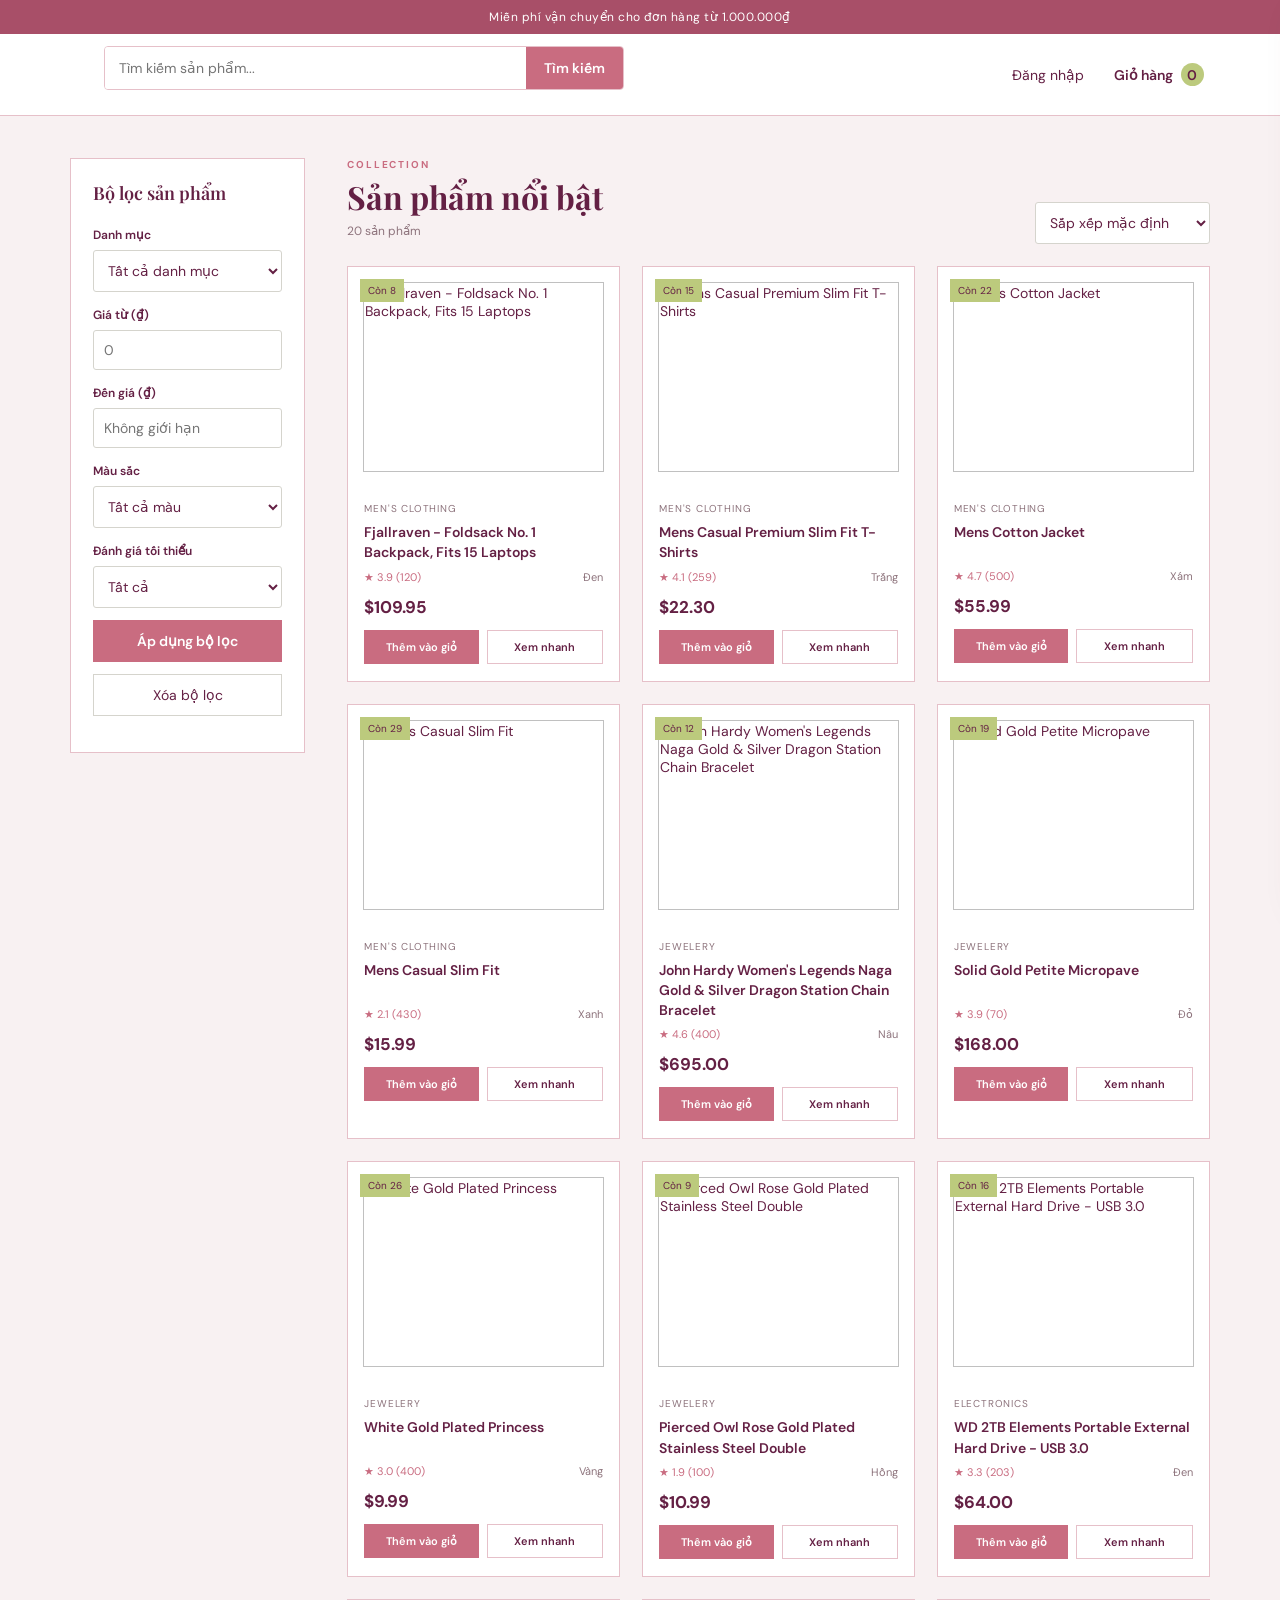
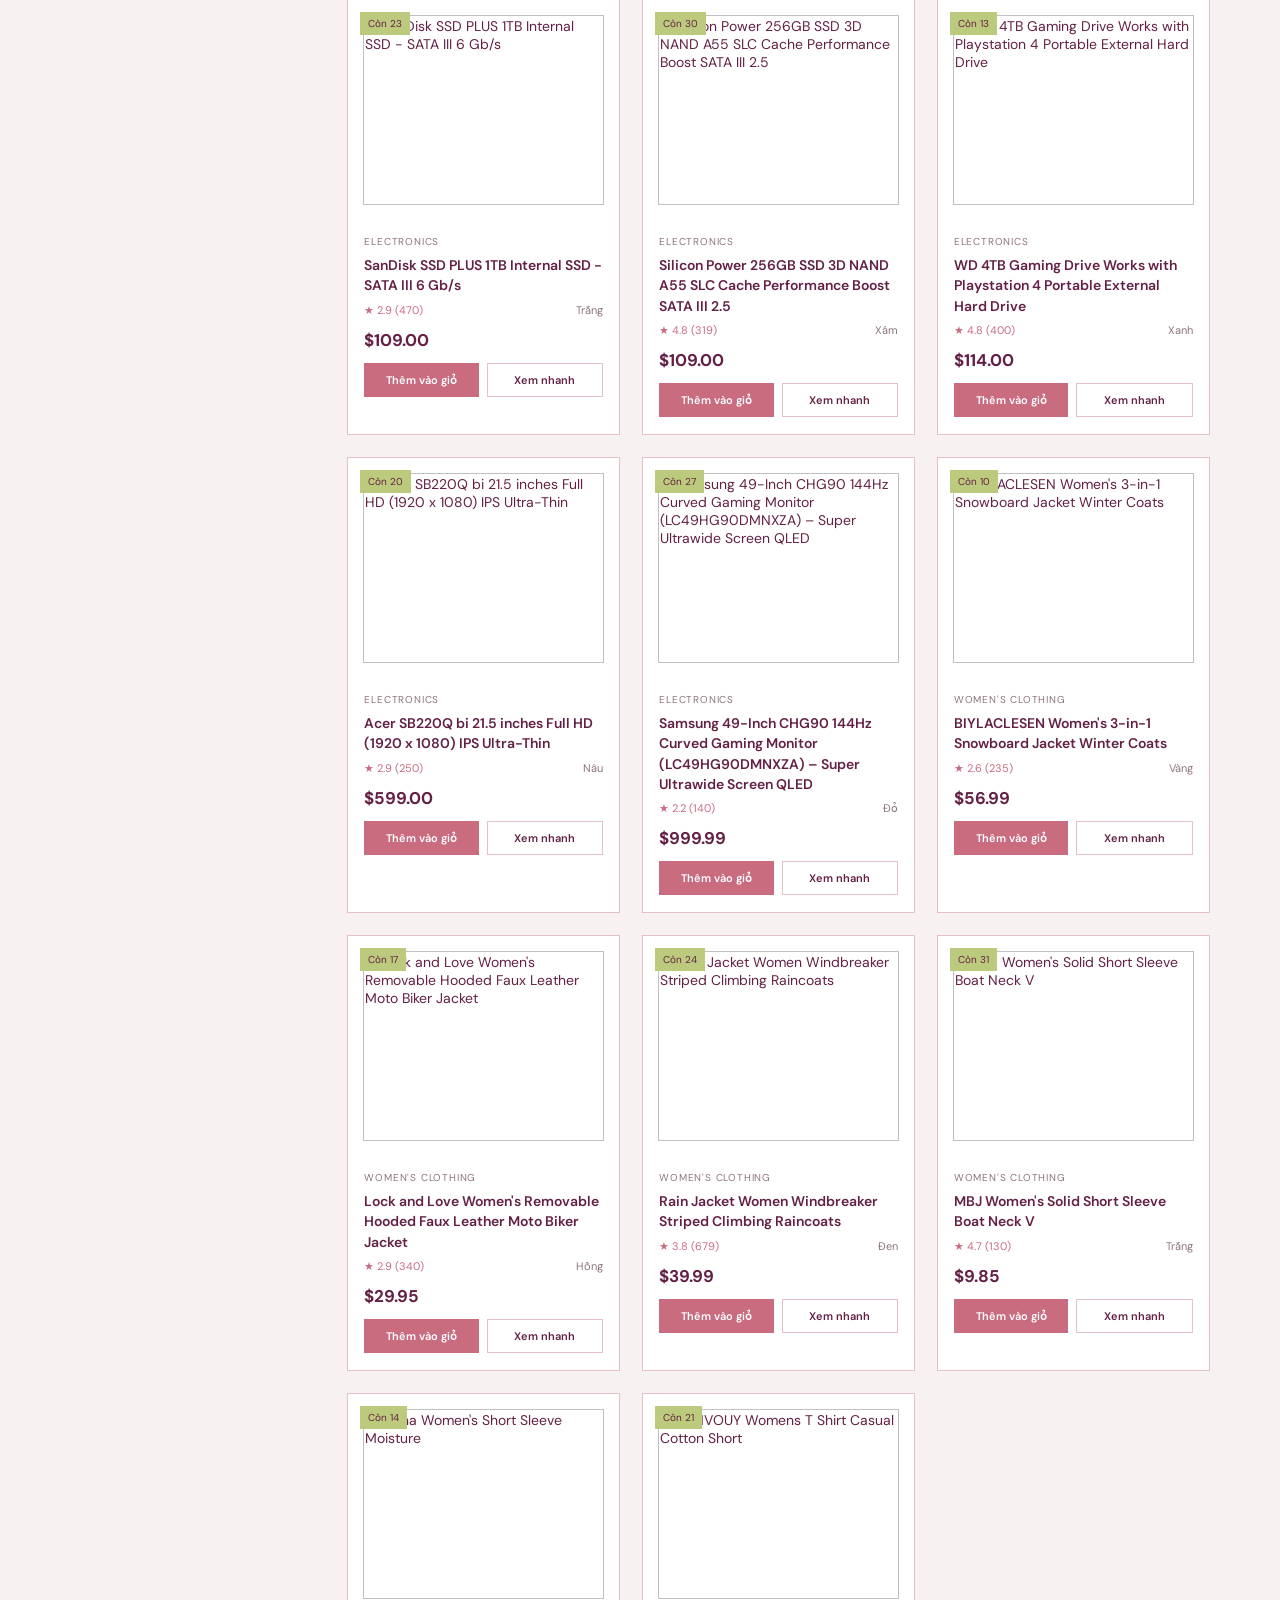
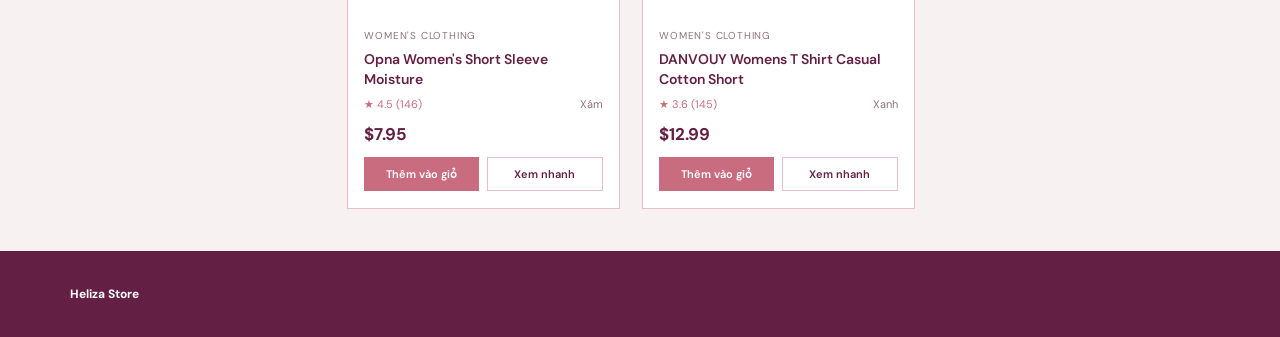
==== K244161798_DinhHaiNgan_261BIE503002/index.html @ a24647a5 "Add files via upload" ====
<html>
<head>
  <title>Heliza Store | Cửa hàng trực tuyến</title>
  <link rel="stylesheet" href="css/styles.css">
</head>
<body>
  <div class="topbar">Miễn phí vận chuyển cho đơn hàng từ 1.000.000₫</div>
  <header class="site-header">
    <a class="brand" href="index.html"></a>
    <form id="searchForm" class="header-search">
      <input id="searchInput" type="search" placeholder="Tìm kiếm sản phẩm..." aria-label="Tìm kiếm sản phẩm">
      <button type="submit">Tìm kiếm</button>
    </form>
    <nav class="header-actions" aria-label="Điều hướng chính">
      <button id="loginOpen" class="text-button">Đăng nhập</button>
      <button id="adminOpen" class="text-button">Admin</button>
      <button id="cartToggle" class="cart-button">Giỏ hàng <span id="cartCount">0</span></button>
    </nav>
  </header>

  <main class="page-layout">
    <aside class="sidebar">
      <h2>Bộ lọc sản phẩm</h2>
      <form id="filterForm">
        <label for="categoryFilter">Danh mục</label>
        <select id="categoryFilter"><option value="">Tất cả danh mục</option></select>

        <label for="minPrice">Giá từ (₫)</label>
        <input id="minPrice" type="number" min="0" placeholder="0">
        <label for="maxPrice">Đến giá (₫)</label>
        <input id="maxPrice" type="number" min="0" placeholder="Không giới hạn">

        <label for="colorFilter">Màu sắc</label>
        <select id="colorFilter">
          <option value="">Tất cả màu</option>
          <option>Đen</option><option>Trắng</option><option>Xám</option>
          <option>Xanh</option><option>Đỏ</option><option>Vàng</option>
          <option>Nâu</option><option>Hồng</option>
        </select>

        <label for="ratingFilter">Đánh giá tối thiểu</label>
        <select id="ratingFilter">
          <option value="0">Tất cả</option>
          <option value="3">Từ 3 sao</option>
          <option value="4">Từ 4 sao</option>
          <option value="4.5">Từ 4.5 sao</option>
        </select>
        <button class="primary-button full" type="submit">Áp dụng bộ lọc</button>
        <button class="secondary-button full" id="resetFilters" type="button">Xóa bộ lọc</button>
      </form>
    </aside>

    <section class="catalog">
      <div class="catalog-heading">
        <div><p class="eyebrow">COLLECTION</p><h1>Sản phẩm nổi bật</h1><p id="resultCount" class="muted">Đang tải sản phẩm...</p></div>
        <select id="sortSelect" aria-label="Sắp xếp sản phẩm">
          <option value="default">Sắp xếp mặc định</option>
          <option value="price-asc">Giá tăng dần</option>
          <option value="price-desc">Giá giảm dần</option>
          <option value="rating-desc">Đánh giá cao</option>
        </select>
      </div>
      <div id="productGrid" class="product-grid" aria-live="polite"></div>
      <p id="emptyState" class="empty-state" hidden>Không tìm thấy sản phẩm phù hợp.</p>
    </section>
  </main>

  <footer class="site-footer">
    <div><strong>Heliza Store</strong></div>
   </footer>

  <div id="cartPanel" class="drawer" aria-hidden="true">
    <div class="drawer-head"><h2>Giỏ hàng</h2><button class="icon-button" data-close="cartPanel" aria-label="Đóng">×</button></div>
    <div id="cartItems"></div>
    <div class="cart-summary"><div><span>Tạm tính</span><strong id="cartSubtotal">0₫</strong></div><button id="checkoutOpen" class="primary-button full">Thanh toán</button></div>
  </div>
  <div id="overlay" class="overlay"></div>

  <dialog id="quickViewDialog" class="modal">
    <button class="modal-close" data-close-dialog="quickViewDialog">×</button>
    <div id="quickViewContent"></div>
  </dialog>

  <dialog id="loginDialog" class="modal small-modal">
    <button class="modal-close" data-close-dialog="loginDialog">×</button>
    <h2>Đăng nhập</h2>
    <form id="loginForm" class="stack-form">
      <label>Email<input id="loginEmail" type="email" required autocomplete="username"></label>
      <label>Mật khẩu<input id="loginPassword" type="password" required autocomplete="current-password"></label>
      <button class="primary-button full" type="submit">Đăng nhập</button>
      <p id="loginMessage" class="form-message" role="status"></p>
    </form>
  </dialog>

  <dialog id="checkoutDialog" class="modal small-modal">
    <button class="modal-close" data-close-dialog="checkoutDialog">×</button>
    <h2>Thông tin giao hàng</h2>
    <form id="checkoutForm" class="stack-form" novalidate>
      <label>Họ và tên<input id="checkoutName" required minlength="2" placeholder="Nguyễn Văn A"></label>
      <label>Email<input id="checkoutEmail" type="email" required placeholder="email@example.com"></label>
      <label>Số điện thoại<input id="checkoutPhone" inputmode="numeric" required placeholder="0901234567"></label>
      <label>Địa chỉ<input id="checkoutAddress" required minlength="8" placeholder="Số nhà, đường, phường, quận..."></label>
      <label>Ghi chú<textarea id="checkoutNote" rows="2"></textarea></label>
      <div id="checkoutMessage" class="form-message" role="alert"></div>
      <button class="primary-button full" type="submit">Xác nhận đặt hàng</button>
    </form>
  </dialog>

  <dialog id="adminDialog" class="modal admin-modal">
    <button class="modal-close" data-close-dialog="adminDialog">×</button>
    <div class="admin-heading"><div><p class="eyebrow">QUẢN TRỊ HỆ THỐNG</p><h2>Dashboard Admin</h2></div><span id="adminUser" class="muted"></span></div>
    <div id="adminContent"></div>
  </dialog>

  <script src="js/app.js"></script>
</body>
</html>
---- K244161798_DinhHaiNgan_261BIE503002/css/styles.css ----
@import url('https://fonts.googleapis.com/css2?family=DM+Sans:wght@400;500;600;700&family=Playfair+Display:wght@600;700&display=swap');

:root {
    --ink: #642044;
    --muted: #8D737C;
    --paper: #F8F1F2;
    --white: #fff;
    --line: #D5D4CD;
    --green: #C96C80;
    --green-dark: #A84F68;
    --accent: #BCCA7D;
    --shadow: 0 12px 35px rgba(100,32,68,.10);
    --guava: #C96C80;
    --kobi: #D197A2;
    --ballerina: #E6C0C9;
    --titanium: #D5D4CD;
    --matcha: #BCCA7D;
}

* {
    box-sizing: border-box;
}

body {
    margin: 0;
    background: var(--paper);
    color: var(--ink);
    font-family: 'DM Sans', sans-serif;
    font-size: 14px;
}

.topbar {
    background: var(--green-dark);
    color: #fff;
    text-align: center;
    padding: 9px 16px;
    font-size: 12px;
    letter-spacing: .04em;
}

.site-header {
    height: 82px;
    padding: 0 5.5%;
    display: flex;
    align-items: center;
    gap: 34px;
    background: var(--white);
    border-bottom: 1px solid var(--ballerina);
    position: sticky;
    top: 0;
    z-index: 5;
}

.brand {
    font-family: 'Playfair Display', serif;
    font-size: 28px;
    font-weight: 700;
    color: var(--ink);
    text-decoration: none;
    white-space: nowrap;
}

.brand span {
    color: var(--guava);
}

.header-search {
    display: flex;
    max-width: 520px;
    flex: 1;
    border: 1px solid var(--ballerina);
    border-radius: 4px;
    overflow: hidden;
}

.header-search input {
    border: 0;
    outline: 0;
    padding: 12px 14px;
    flex: 1;
    min-width: 0;
    font: inherit;
}

.header-search button,
.primary-button {
    background: var(--guava);
    color: #fff;
    border: 0;
    padding: 12px 18px;
    font: inherit;
    font-weight: 600;
    cursor: pointer;
}

.header-search button:hover,
.primary-button:hover {
    background: var(--green-dark);
}

.header-actions {
    display: flex;
    align-items: center;
    gap: 18px;
    margin-left: auto;
}

.text-button,
.cart-button {
    border: 0;
    background: none;
    font: inherit;
    cursor: pointer;
    color: var(--ink);
}

.cart-button {
    font-weight: 600;
}

.cart-button span {
    display: inline-grid;
    place-items: center;
    background: var(--matcha);
    color: var(--ink);
    border-radius: 50%;
    width: 23px;
    height: 23px;
    margin-left: 5px;
}

.page-layout {
    max-width: 1440px;
    margin: 0 auto;
    padding: 42px 5.5%;
    display: grid;
    grid-template-columns: 235px minmax(0, 1fr);
    gap: 42px;
}

.sidebar {
    background: #fff;
    border: 1px solid var(--ballerina);
    padding: 22px;
    height: max-content;
}

.sidebar h2 {
    font: 600 18px 'Playfair Display', serif;
    margin: 0 0 22px;
    color: var(--ink);
}

.sidebar label,
.stack-form label {
    display: block;
    font-size: 12px;
    font-weight: 600;
    margin: 15px 0 7px;
}

.sidebar input,
.sidebar select,
.catalog-heading select,
.stack-form input,
.stack-form textarea {
    width: 100%;
    border: 1px solid var(--line);
    background: #fff;
    border-radius: 3px;
    padding: 10px;
    font: inherit;
    color: var(--ink);
    outline-color: var(--guava);
}

.sidebar-note {
    border-top: 1px solid var(--ballerina);
    margin-top: 24px;
    padding-top: 16px;
    color: var(--muted);
    font-size: 12px;
    line-height: 1.6;
}

.sidebar-note p {
    margin-bottom: 0;
}

.full {
    width: 100%;
    margin-top: 12px;
}

.secondary-button {
    background: #fff;
    border: 1px solid var(--titanium);
    padding: 11px;
    cursor: pointer;
    font: inherit;
    color: var(--ink);
}

.catalog-heading {
    display: flex;
    align-items: end;
    justify-content: space-between;
    gap: 18px;
    margin-bottom: 22px;
}

.catalog-heading h1 {
    font: 700 32px 'Playfair Display', serif;
    margin: 4px 0;
    color: var(--ink);
}

.eyebrow {
    font-size: 10px;
    letter-spacing: .18em;
    color: var(--guava);
    font-weight: 700;
    margin: 0;
}

.muted {
    color: var(--muted);
    font-size: 12px;
    margin: 5px 0;
}

.catalog-heading select {
    width: auto;
    min-width: 175px;
}

.product-grid {
    display: grid;
    grid-template-columns: repeat(3, minmax(0, 1fr));
    gap: 22px;
    align-items: stretch;
    min-width: 0;
}

.product-card {
    background: #fff;
    border: 1px solid var(--ballerina);
    position: relative;
    min-width: 0;
    width: 100%;
    overflow: hidden;
    display: flex;
    flex-direction: column;
    transition: transform .2s, box-shadow .2s;
}

.product-card:hover {
    transform: translateY(-3px);
    box-shadow: var(--shadow);
}

.product-image-wrap {
    width: 100%;
    height: 220px;
    min-height: 220px;
    flex-shrink: 0;
    background: #fff;
    display: flex;
    align-items: center;
    justify-content: center;
    padding: 15px;
    position: relative;
    overflow: hidden;
}

.product-image {
    display: block;
    width: 100%;
    height: 100%;
    max-width: 100%;
    max-height: 100%;
    object-fit: contain;
    object-position: center;
}

.stock-tag {
    position: absolute;
    top: 12px;
    left: 12px;
    z-index: 2;
    background: var(--matcha);
    color: var(--ink);
    padding: 5px 8px;
    font-size: 10px;
}

.product-info {
    position: relative;
    z-index: 1;
    width: 100%;
    min-width: 0;
    flex: 1;
    padding: 15px 16px 17px;
    background: #fff;
}

.product-category {
    font-size: 10px;
    color: var(--muted);
    text-transform: uppercase;
    letter-spacing: .08em;
}

.product-title {
    font-size: 14px;
    font-weight: 600;
    line-height: 1.45;
    min-height: 40px;
    margin: 7px 0;
    overflow-wrap: anywhere;
}

.product-meta {
    display: flex;
    justify-content: space-between;
    gap: 8px;
    color: var(--muted);
    font-size: 11px;
}

.product-price {
    font-size: 17px;
    font-weight: 700;
    margin: 12px 0;
    color: var(--ink);
}

.product-actions {
    display: flex;
    gap: 8px;
}

.product-actions button {
    flex: 1;
    min-width: 0;
    padding: 9px 6px;
    font: 600 11px 'DM Sans';
    cursor: pointer;
}

.add-button {
    border: 0;
    background: var(--guava);
    color: #fff;
}

.add-button:hover {
    background: var(--green-dark);
}

.quick-button {
    border: 1px solid var(--ballerina);
    background: #fff;
    color: var(--ink);
}

.quick-button:hover {
    border-color: var(--guava);
    background: var(--ballerina);
    color: var(--ink);
}

.empty-state {
    text-align: center;
    padding: 60px;
    color: var(--muted);
}

.skeleton {
    height: 340px;
    background: linear-gradient(
        90deg,
        #eee 25%,
        #f7f7f7 37%,
        #eee 63%
    );
    background-size: 400% 100%;
    animation: shimmer 1.3s infinite;
}

@keyframes shimmer {
    0% {
        background-position: 100% 0;
    }

    100% {
        background-position: -100% 0;
    }
}

.site-footer {
    background: var(--ink);
    color: #fff;
    padding: 35px 5.5%;
    display: flex;
    justify-content: space-between;
    gap: 25px;
    font-size: 12px;
}

.site-footer p {
    color: var(--ballerina);
}

.drawer {
    position: fixed;
    right: -440px;
    top: 0;
    height: 100vh;
    width: min(420px, 100%);
    background: #fff;
    z-index: 12;
    padding: 25px;
    transition: right .25s;
    display: flex;
    flex-direction: column;
    box-shadow: var(--shadow);
}

.drawer.open {
    right: 0;
}

.drawer-head {
    display: flex;
    justify-content: space-between;
    align-items: center;
    border-bottom: 1px solid var(--ballerina);
}

.drawer-head h2,
.modal h2 {
    font: 700 23px 'Playfair Display', serif;
}

.icon-button,
.modal-close {
    border: 0;
    background: none;
    font-size: 27px;
    cursor: pointer;
    color: var(--ink);
}

.overlay {
    position: fixed;
    inset: 0;
    background: #17201966;
    z-index: 10;
    display: none;
}

.overlay.show {
    display: block;
}

.cart-line {
    display: grid;
    grid-template-columns: 62px 1fr auto;
    gap: 12px;
    padding: 16px 0;
    border-bottom: 1px solid var(--ballerina);
    align-items: center;
}

.cart-line img {
    width: 60px;
    height: 60px;
    object-fit: contain;
}

.cart-line strong {
    font-size: 12px;
    display: block;
}

.cart-line small {
    color: var(--muted);
}

.qty-controls {
    display: flex;
    gap: 7px;
    align-items: center;
    margin-top: 7px;
}

.qty-controls button {
    border: 1px solid var(--ballerina);
    background: #fff;
    width: 23px;
    height: 23px;
    cursor: pointer;
}

.remove-item {
    border: 0;
    background: none;
    color: #9b5147;
    cursor: pointer;
}

.cart-summary {
    margin-top: auto;
    border-top: 1px solid var(--ballerina);
    padding-top: 17px;
}

.cart-summary div {
    display: flex;
    justify-content: space-between;
    margin-bottom: 10px;
}

.modal {
    border: 0;
    padding: 30px;
    width: min(700px, calc(100% - 28px));
    box-shadow: var(--shadow);
    max-height: 90vh;
    overflow: auto;
    background: #fff;
}

.modal::backdrop {
    background: #17201988;
}

.small-modal {
    width: min(430px, calc(100% - 28px));
}

.modal-close {
    float: right;
    line-height: 20px;
}

.stack-form {
    clear: both;
}

.stack-form label {
    margin: 13px 0;
}

.stack-form input,
.stack-form textarea {
    display: block;
    margin-top: 6px;
}

.form-hint,
.form-message {
    font-size: 11px;
    color: var(--muted);
    line-height: 1.5;
}

.form-message.error {
    color: #b33b32;
}

.form-message.success {
    color: var(--green-dark);
}

.quick-view {
    display: grid;
    grid-template-columns: 1fr 1fr;
    gap: 25px;
    align-items: center;
    padding-top: 15px;
}

.quick-view img {
    width: 100%;
    height: 300px;
    object-fit: contain;
}

.quick-view h3 {
    font: 600 21px 'Playfair Display', serif;
}

.admin-modal {
    width: min(900px, calc(100% - 28px));
}

.admin-heading {
    display: flex;
    justify-content: space-between;
    align-items: center;
    clear: both;
}

.stats-grid {
    display: grid;
    grid-template-columns: repeat(3, 1fr);
    gap: 14px;
    margin: 20px 0;
}

.stat-card {
    background: var(--ballerina);
    padding: 17px;
    border: 1px solid var(--titanium);
}

.stat-card span {
    display: block;
    color: var(--muted);
    font-size: 11px;
}

.stat-card strong {
    display: block;
    font-size: 23px;
    margin-top: 8px;
    color: var(--ink);
}

.admin-table {
    width: 100%;
    border-collapse: collapse;
    font-size: 12px;
}

.admin-table th,
.admin-table td {
    text-align: left;
    padding: 11px;
    border-bottom: 1px solid var(--line);
}

.admin-login-note {
    background: var(--paper);
    padding: 15px;
}

.rating-detail {
    color: var(--guava);
}

.review-list {
    font-size: 12px;
    color: var(--muted);
    line-height: 1.6;
}

.hidden {
    display: none !important;
}

@media (max-width: 1000px) {
    .site-header {
        padding: 0 3%;
        gap: 18px;
    }

    .page-layout {
        padding: 30px 3%;
        gap: 24px;
    }

    .product-grid {
        grid-template-columns: repeat(2, minmax(0, 1fr));
    }

    .header-actions {
        gap: 10px;
    }
}

@media (max-width: 680px) {
    .site-header {
        height: auto;
        min-height: 75px;
        flex-wrap: wrap;
        padding: 13px 5%;
        gap: 12px;
    }

    .brand {
        font-size: 24px;
    }

    .header-search {
        order: 3;
        flex-basis: 100%;
        max-width: none;
    }

    .header-actions {
        margin-left: auto;
    }

    .text-button {
        font-size: 12px;
    }

    .page-layout {
        display: block;
        padding: 22px 5%;
    }

    .sidebar {
        margin-bottom: 25px;
    }

    .sidebar form {
        display: grid;
        grid-template-columns: 1fr 1fr;
        gap: 0 12px;
    }

    .sidebar h2,
    .sidebar-note {
        grid-column: 1 / -1;
    }

    .sidebar .full {
        grid-column: 1 / -1;
    }

    .catalog-heading {
        align-items: start;
        flex-direction: column;
    }

    .catalog-heading h1 {
        font-size: 27px;
    }

    .catalog-heading select {
        width: 100%;
    }

    .product-grid {
        grid-template-columns: repeat(2, minmax(0, 1fr));
        gap: 10px;
    }

    .product-card {
        overflow: hidden;
        min-width: 0;
    }

    .product-image-wrap {
        width: 100%;
        height: 155px;
        min-height: 155px;
        flex-shrink: 0;
        padding: 10px;
        overflow: hidden;
    }

    .product-image {
        width: 100%;
        height: 100%;
        max-width: 100%;
        max-height: 100%;
        object-fit: contain;
    }

    .product-info {
        padding: 11px;
    }

    .product-title {
        font-size: 12px;
    }

    .product-price {
        font-size: 15px;
    }

    .product-actions {
        flex-direction: column;
    }

    .site-footer {
        display: block;
    }

    .quick-view {
        grid-template-columns: 1fr;
    }

    .quick-view img {
        height: 190px;
    }

    .stats-grid {
        grid-template-columns: 1fr;
    }

    .admin-table {
        font-size: 10px;
    }

    .admin-table th,
    .admin-table td {
        padding: 7px;
    }
}
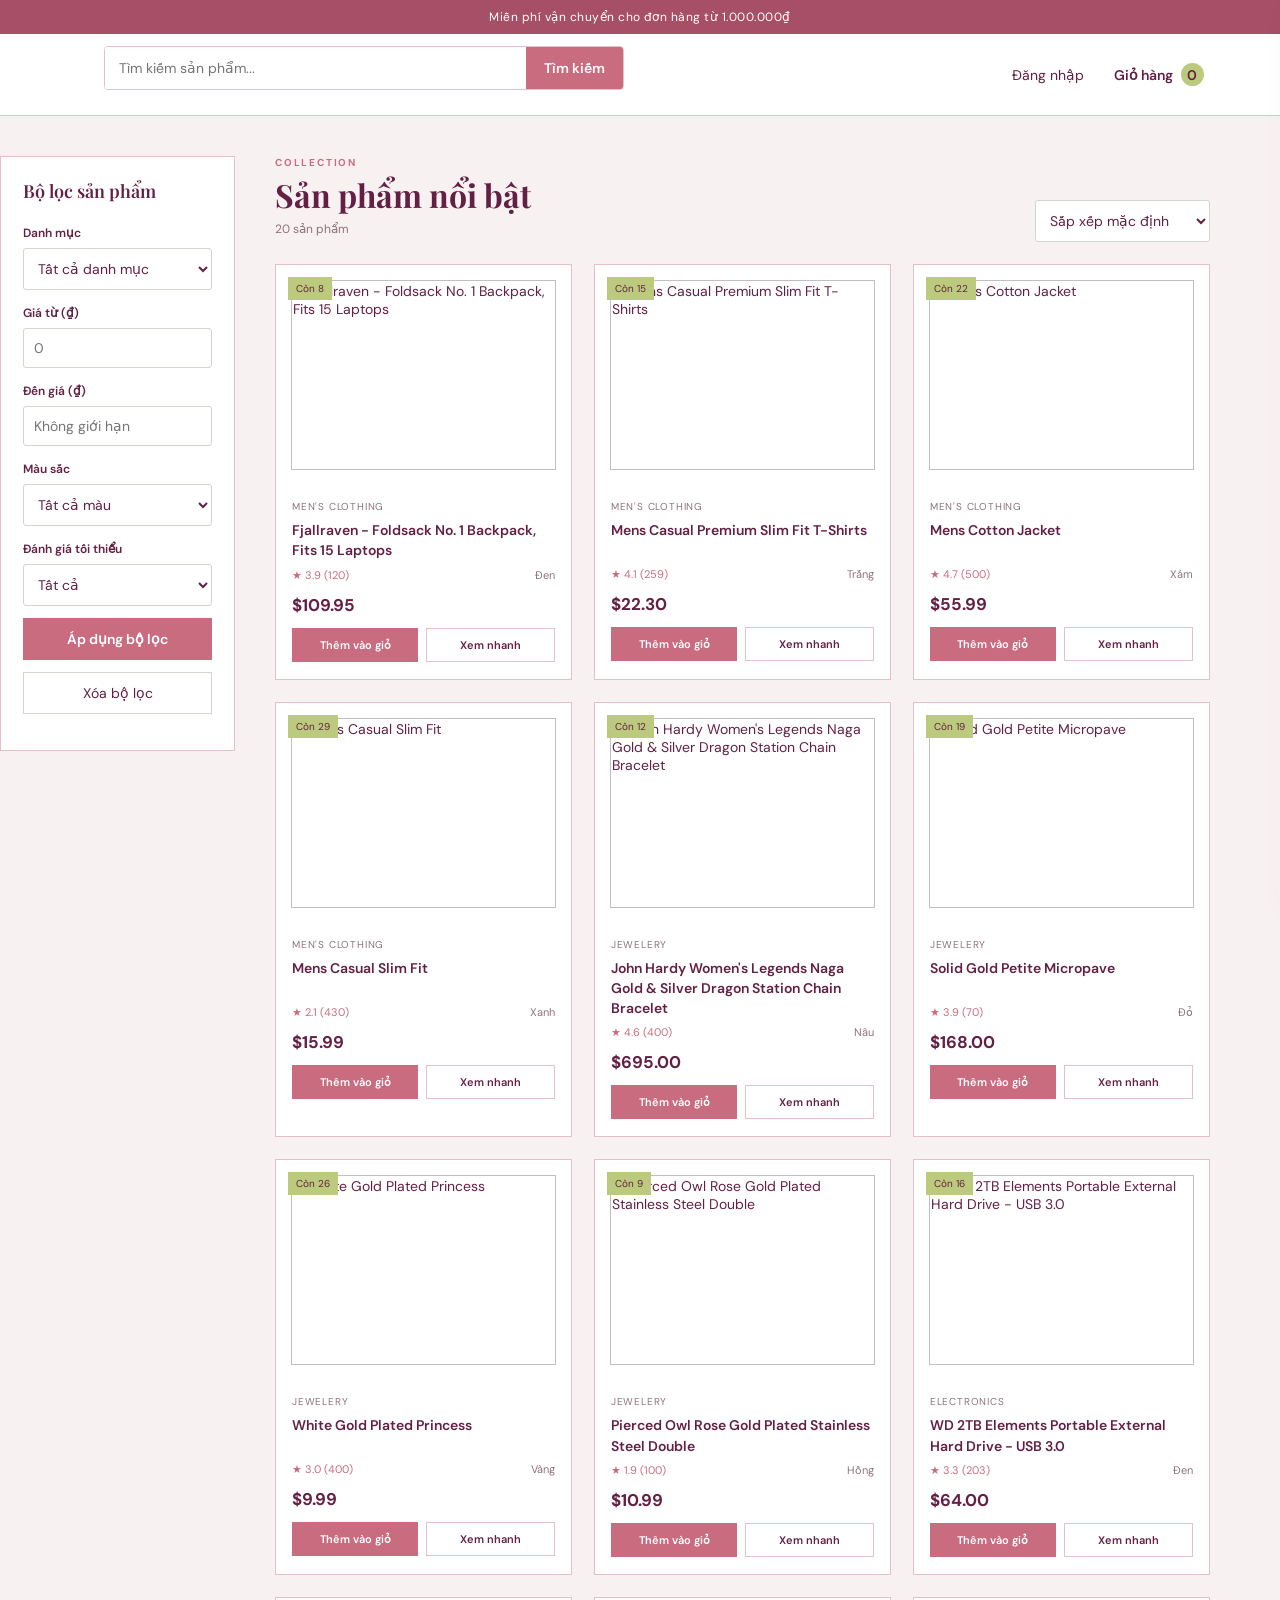
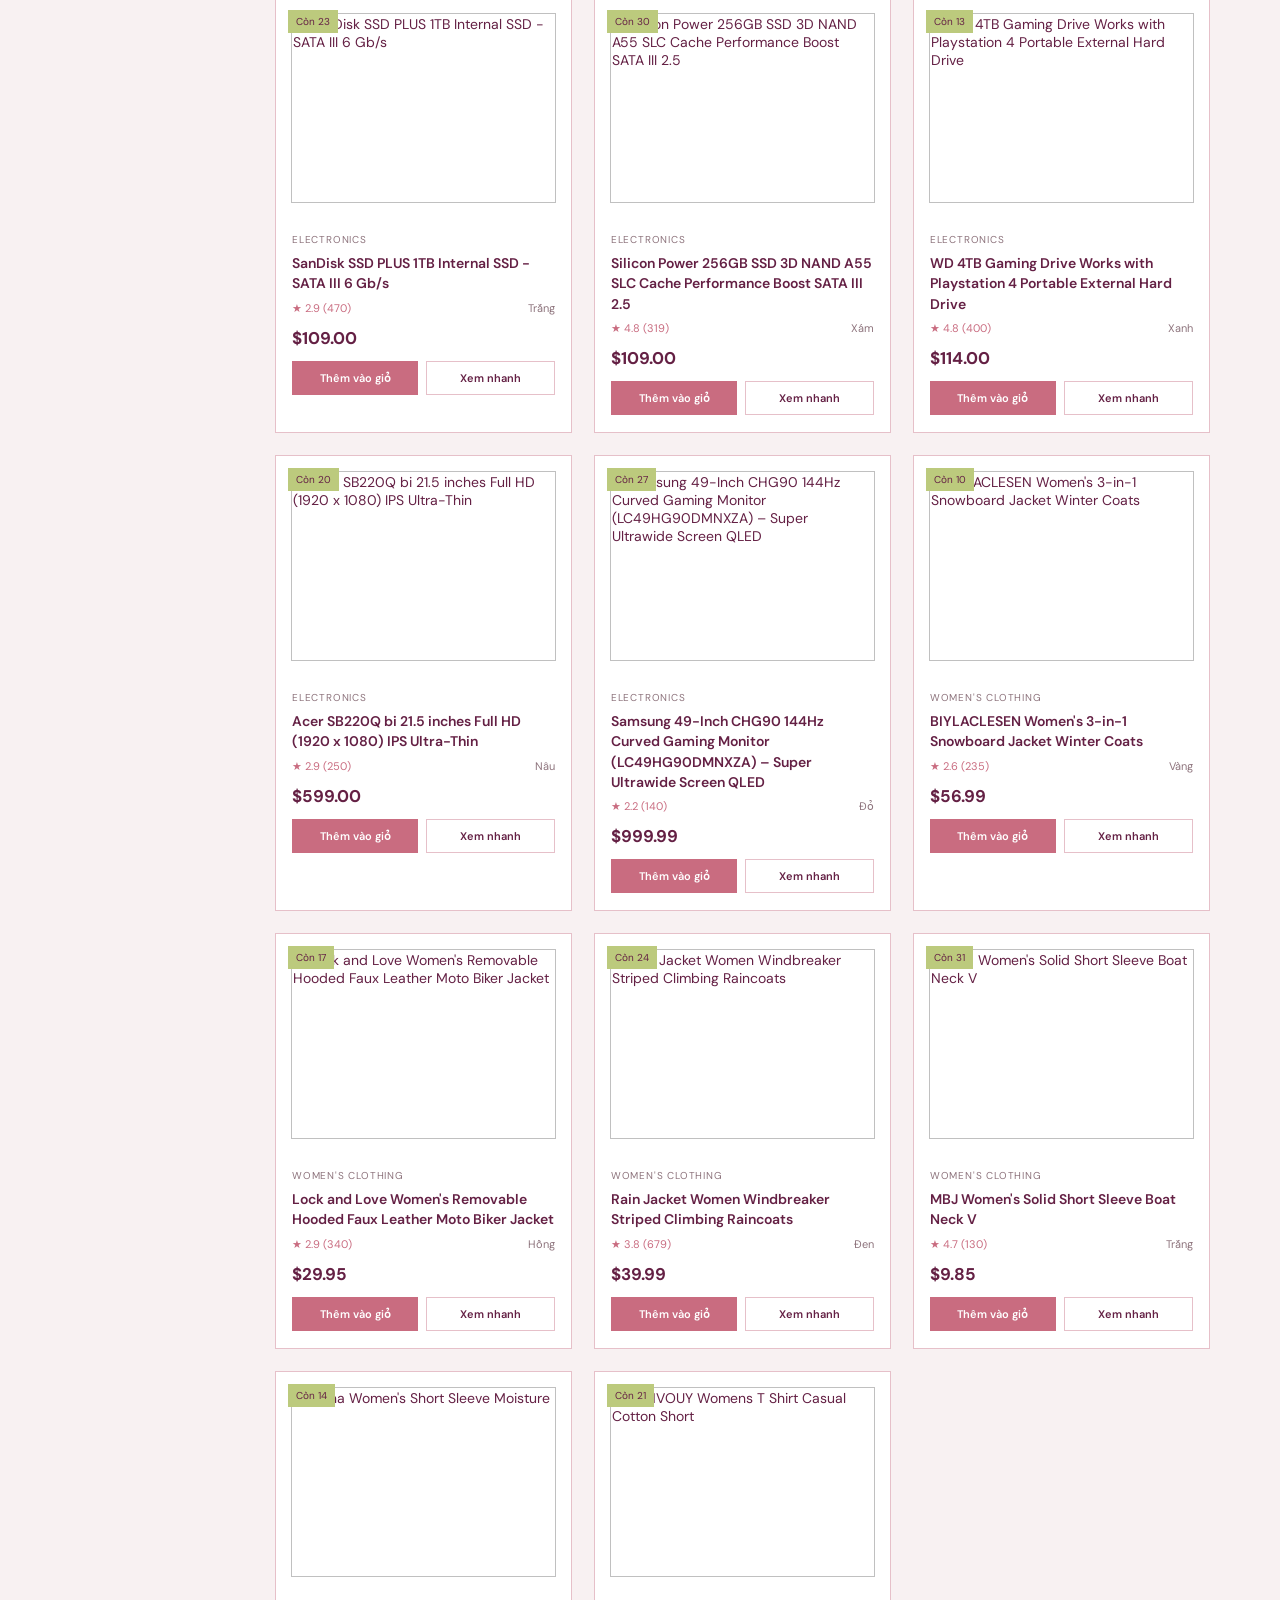
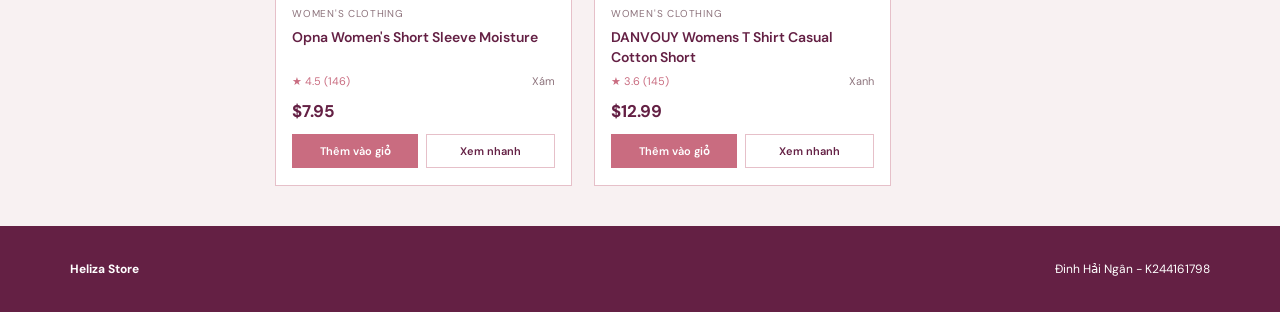
==== commit bdf6f582: "Add files via upload" ====
--- a/K244161798_DinhHaiNgan_261BIE503002/index.html
+++ b/K244161798_DinhHaiNgan_261BIE503002/index.html
@@ -67,6 +67,7 @@
 
   <footer class="site-footer">
     <div><strong>Heliza Store</strong></div>
+    <div>Đinh Hải Ngân - K244161798</div>
    </footer>
 
   <div id="cartPanel" class="drawer" aria-hidden="true">
--- a/K244161798_DinhHaiNgan_261BIE503002/css/styles.css
+++ b/K244161798_DinhHaiNgan_261BIE503002/css/styles.css
@@ -131,12 +131,13 @@
 }
 
 .page-layout {
-    max-width: 1440px;
-    margin: 0 auto;
-    padding: 42px 5.5%;
+    width: 100%;
+    max-width: none;
+    margin: 0;
+    padding: 40px 5.5% 40px 0;
     display: grid;
     grid-template-columns: 235px minmax(0, 1fr);
-    gap: 42px;
+    gap: 40px;
 }
 
 .sidebar {
@@ -144,6 +145,9 @@
     border: 1px solid var(--ballerina);
     padding: 22px;
     height: max-content;
+    margin-left: 0;
+    width: 100%;
+    align-self: start;
 }
 
 .sidebar h2 {
@@ -814,3 +818,4 @@
         padding: 7px;
     }
 }
+
